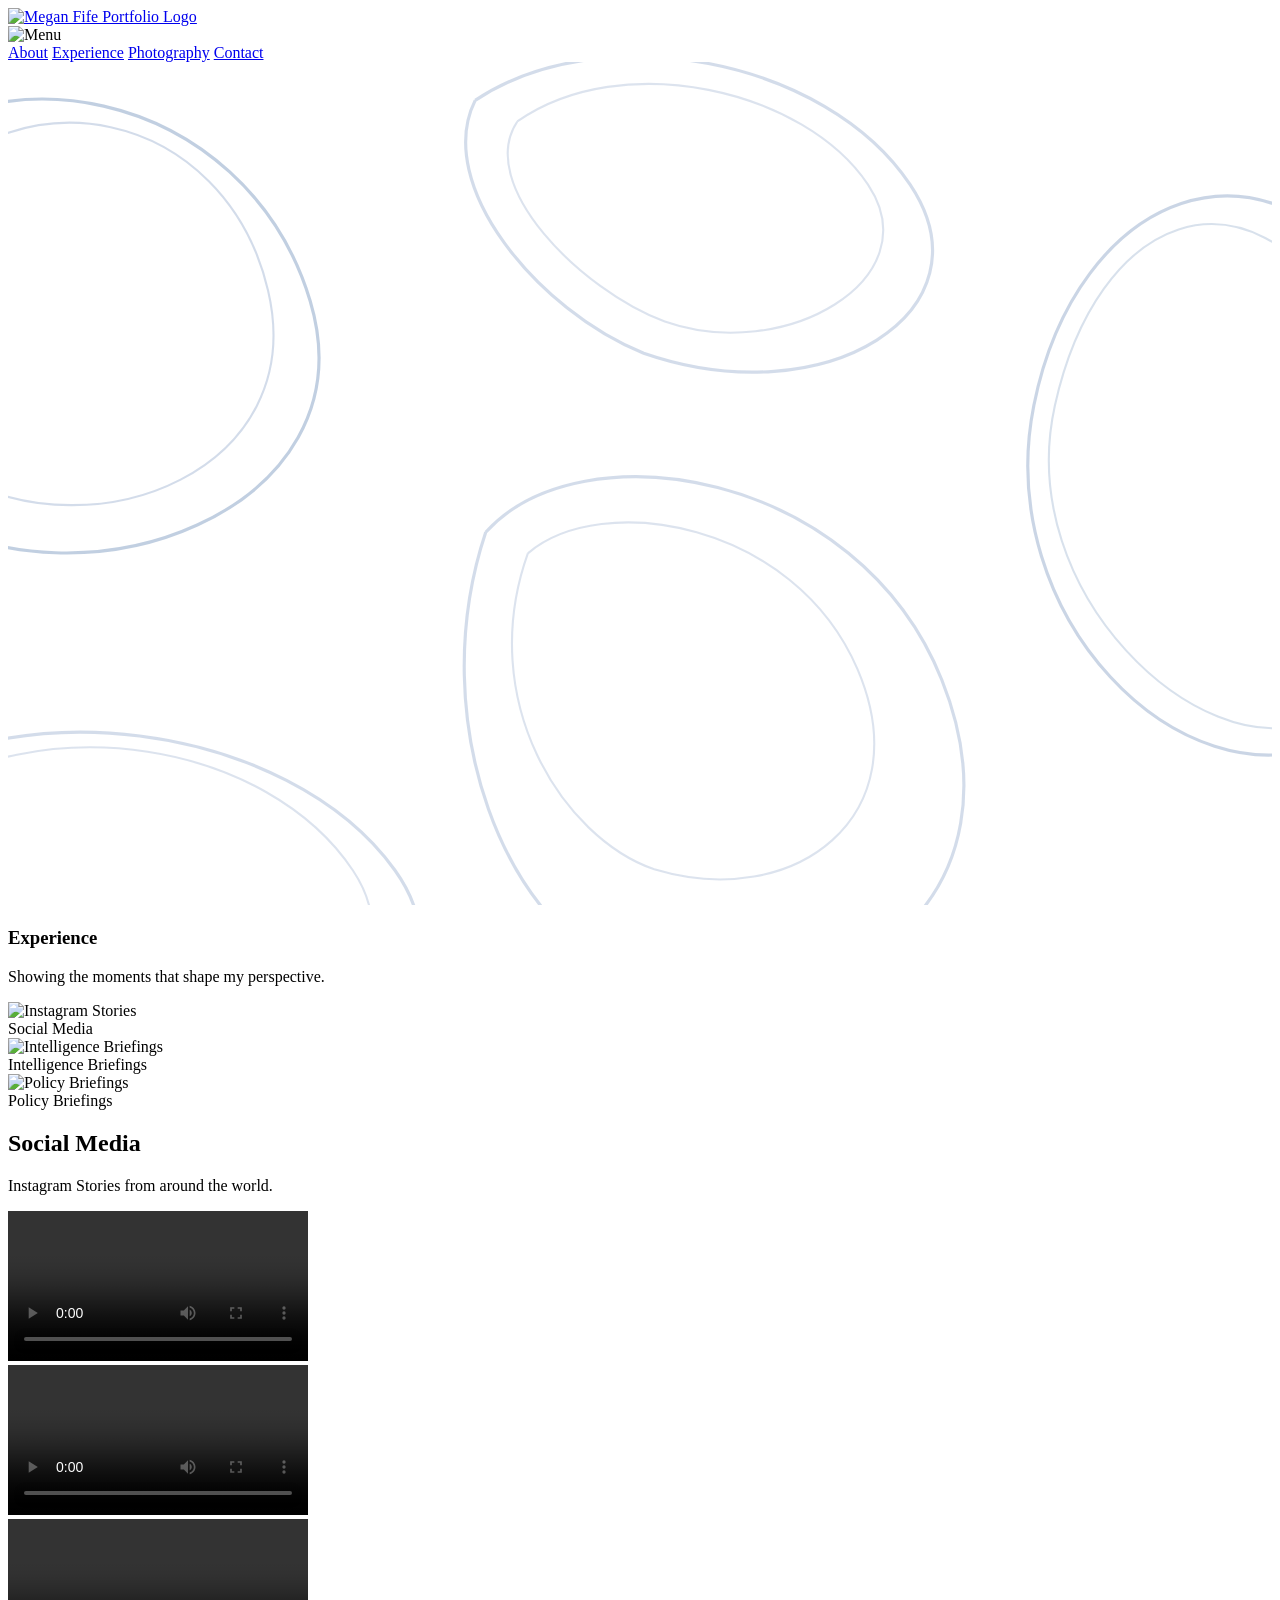
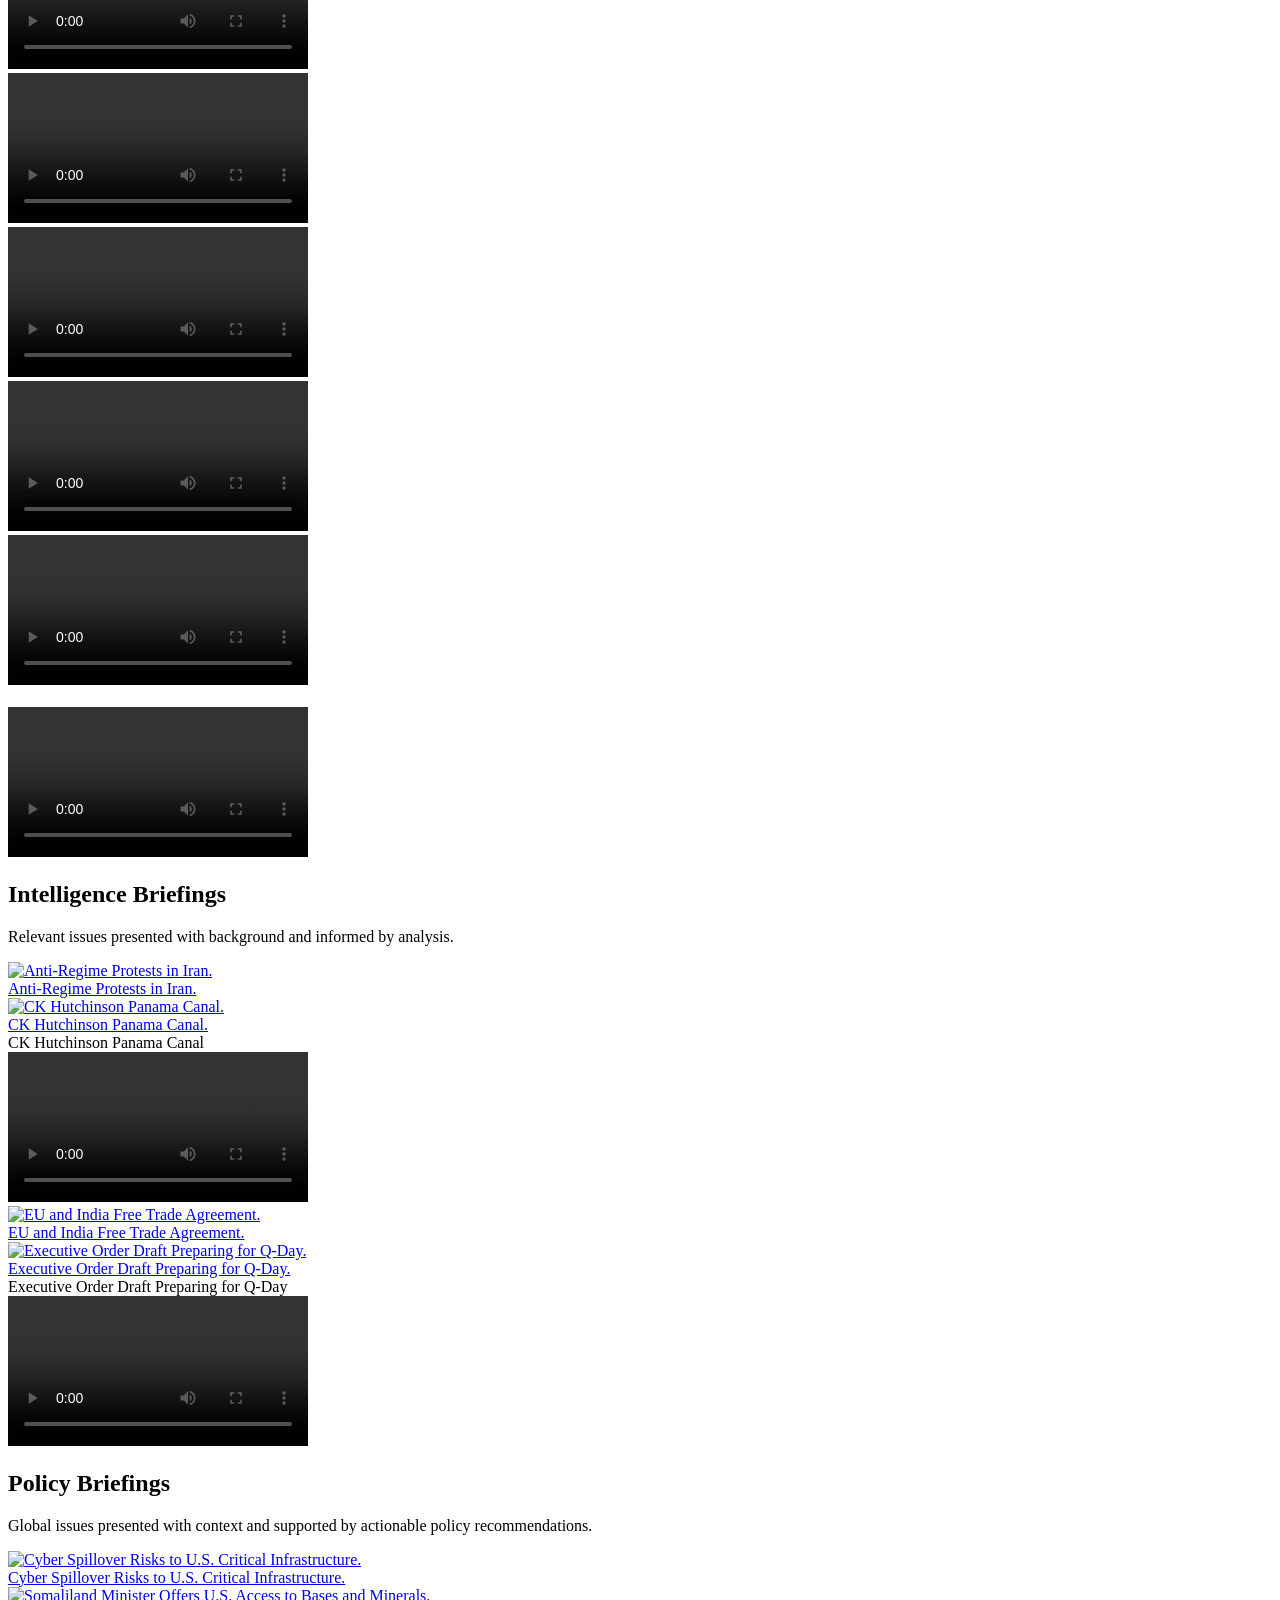
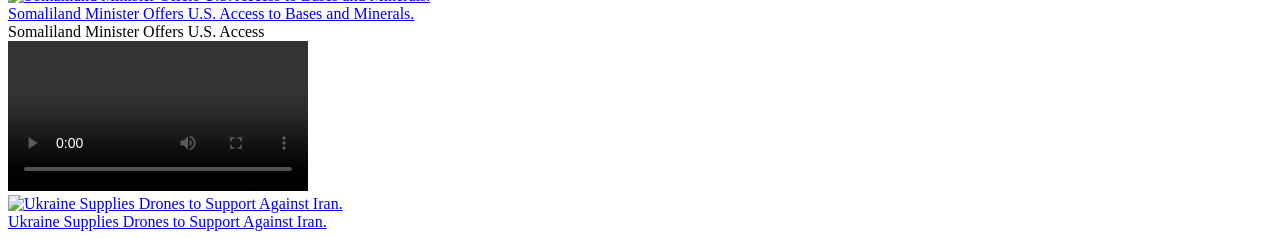
==== experience.html @ b739f754 "Add files via upload" ====
<!doctype html>
<html lang="en">
<head>
  <meta charset="utf-8" />
  <title>Experience | Megan Fife</title>
  <meta name="viewport" content="width=device-width, initial-scale=1.0" />

  <!-- Your homepage CSS -->
  <link rel="stylesheet" href="css/experience-style.css" />
</head>

<body>

	
<!-- FIXED HEADER -->
<header class="site-header">

  <!-- LOGO (LEFT) -->
  <div class="site-logo">
    <a href="index.html">
      <img src="images/Portfolio Icon.png" width="181" height="66" alt="Megan Fife Portfolio Logo">
    </a>
  </div>

  <!-- BURGER MENU (RIGHT) -->
  <div class="burger-menu" id="burgerMenu">
    <img src="images/Portfolio Burger Menu.png" width="40" height="40" alt="Menu">
  </div>

  <!-- SLIDE-OUT NAVIGATION -->
  <nav class="mobile-nav" id="mobileNav">
    <a href="index.html#about">About</a>
    <a href="experience.html">Experience</a>
    <a href="photography-gallery.html">Photography</a>
    <a href="index.html#contact">Contact</a>
  </nav>

</header>

	
	
<!-- HERO SECTION -->
<section class="hero" id="top">

      <div class="hero-bg-lines">
  <svg class="hero-bg-svg" viewBox="0 0 1200 800" preserveAspectRatio="xMidYMid slice">

    <!-- SHAPE 1 — top-left outer -->
    <path fill="none" stroke="#4F76AA" stroke-width="3" stroke-opacity="0.35">
      <animate attributeName="d" dur="16s" repeatCount="indefinite"
        values="
          M-150 120 C-20 -40 220 20 280 220 C340 420 60 520 -80 420 C-200 340 -260 220 -150 120;
          M-180 140 C-40 -20 240 40 300 240 C360 440 80 540 -100 440 C-220 360 -280 240 -180 140;
          M-130 80 C10 -80 260 0 320 210 C380 420 100 540 -60 430 C-180 350 -240 200 -130 80;
          M-150 120 C-20 -40 220 20 280 220 C340 420 60 520 -80 420 C-200 340 -260 220 -150 120
        " />
    </path>
	  
    <!-- SHAPE 1 — inner ring -->
    <path fill="none" stroke="#4F76AA" stroke-width="2" stroke-opacity="0.25">
      <animate attributeName="d" dur="16s" repeatCount="indefinite"
        values="
          M-100 140 C10 -10 200 40 240 210 C280 380 80 460 -40 390 C-140 330 -190 230 -100 140;
          M-120 160 C0 10 220 60 260 230 C300 400 90 480 -60 400 C-160 340 -210 240 -120 160;
          M-90 110 C30 -20 210 30 250 220 C290 410 100 490 -30 410 C-130 350 -180 250 -90 110;
          M-100 140 C10 -10 200 40 240 210 C280 380 80 460 -40 390 C-140 330 -190 230 -100 140
        " />
    </path>

    <!-- SHAPE 2 — right side outer -->
    <path fill="none" stroke="#4F76AA" stroke-width="3" stroke-opacity="0.3">
      <animate attributeName="d" dur="18s" repeatCount="indefinite"
        values="
          M1320 220 C1200 40 1020 120 980 320 C940 520 1120 700 1260 640 C1380 580 1440 380 1320 220;
          M1300 260 C1180 60 1000 140 960 340 C920 540 1100 720 1240 660 C1360 600 1420 400 1300 260;
          M1340 200 C1220 20 1040 100 1000 310 C960 520 1140 700 1280 620 C1400 560 1460 360 1340 200;
          M1320 220 C1200 40 1020 120 980 320 C940 520 1120 700 1260 640 C1380 580 1440 380 1320 220
        " />
    </path>
    <!-- SHAPE 2 — inner ring -->
    <path fill="none" stroke="#4F76AA" stroke-width="2" stroke-opacity="0.22">
      <animate attributeName="d" dur="18s" repeatCount="indefinite"
        values="
          M1280 240 C1180 80 1040 140 1000 320 C960 500 1140 660 1240 620 C1340 580 1400 420 1280 240;
          M1260 270 C1160 100 1020 160 980 340 C940 520 1120 680 1220 640 C1320 600 1380 430 1260 270;
          M1300 220 C1200 60 1060 130 1020 310 C980 490 1160 650 1260 610 C1360 570 1420 410 1300 220;
          M1280 240 C1180 80 1040 140 1000 320 C960 500 1140 660 1240 620 C1340 580 1400 420 1280 240
        " />
    </path>

    <!-- SHAPE 3 — bottom-left outer -->
    <path fill="none" stroke="#4F76AA" stroke-width="3" stroke-opacity="0.25" transform="translate(0, -60)">
      <animate attributeName="d" dur="15s" repeatCount="indefinite"
        values="
          M-140 760 C0 640 260 680 360 820 C460 960 220 1080 20 1000 C-120 930 -200 840 -140 760;
          M-160 780 C-20 660 280 700 380 840 C480 980 230 1100 0 1020 C-140 950 -220 860 -160 780;
          M-120 720 C20 600 280 640 380 800 C480 960 240 1080 40 980 C-100 910 -180 830 -120 720;
          M-140 760 C0 640 260 680 360 820 C460 960 220 1080 20 1000 C-120 930 -200 840 -140 760
        " />
    </path>
    <!-- SHAPE 3 — inner ring -->
    <path fill="none" stroke="#4F76AA" stroke-width="2" stroke-opacity="0.2" transform="translate(0, -60)">
      <animate attributeName="d" dur="15s" repeatCount="indefinite"
        values="
          M-100 760 C40 660 240 700 320 820 C400 940 200 1040 40 980 C-60 930 -140 840 -100 760;
          M-120 780 C20 680 260 720 340 840 C420 960 210 1060 20 1000 C-80 950 -160 860 -120 780;
          M-80 730 C60 630 260 670 340 800 C420 930 210 1030 60 970 C-40 920 -120 840 -80 730;
          M-100 760 C40 660 240 700 320 820 C400 940 200 1040 40 980 C-60 930 -140 840 -100 760
        " />
    </path>

	<!-- SHAPE 5 — outer (bigger + more oval + smooth) -->
	<path fill="none" stroke="#4F76AA" stroke-width="3" stroke-opacity="0.25" transform="translate(100, 420)">
	  <animate attributeName="d" dur="17s" repeatCount="indefinite"
		values="
		  M360 20 C450 -80 700 -40 780 160 C860 360 700 500 500 440 C380 400 300 200 360 20;
		  M340 40 C430 -60 720 -20 800 180 C880 380 720 520 480 460 C360 420 280 220 340 40;
		  M380 0 C470 -100 680 -60 760 140 C840 340 680 480 520 420 C400 380 320 180 380 0;
		  M360 20 C450 -80 700 -40 780 160 C860 360 700 500 500 440 C380 400 300 200 360 20
		" />
	</path>

	<!-- SHAPE 5 — inner ring (bigger + more oval + smooth) -->
	<path fill="none" stroke="#4F76AA" stroke-width="2" stroke-opacity="0.2" transform="translate(100, 420)">
	  <animate attributeName="d" dur="17s" repeatCount="indefinite"
		values="
		  M400 40 C470 -20 640 10 700 150 C760 290 640 380 520 340 C430 310 350 180 400 40;
		  M380 60 C450 0 660 30 720 170 C780 310 660 400 500 360 C420 330 330 200 380 60;
		  M420 20 C490 -40 620 -10 680 130 C740 270 620 360 540 330 C450 300 360 160 420 20;
		  M400 40 C470 -20 640 10 700 150 C760 290 640 380 520 340 C430 310 350 180 400 40
		" />
	</path>



	<!-- SHAPE 6 — top overlay outer -->
		<path fill="none" stroke="#4F76AA" stroke-width="3" stroke-opacity="0.25" transform="translate(150, 70)">
			<animate attributeName="d" dur="17s" repeatCount="indefinite"
		values="
		  M300 -40 C420 -120 620 -80 700 40 C780 160 620 260 460 200 C360 160 260 40 300 -40;
		  M280 -20 C400 -100 640 -60 720 60 C800 180 640 280 440 220 C340 180 240 60 280 -20;
		  M320 -60 C440 -140 600 -100 680 20 C760 140 600 240 480 180 C380 140 280 20 320 -60;
		  M300 -40 C420 -120 620 -80 700 40 C780 160 620 260 460 200 C360 160 260 40 300 -40
		" />
		</path>

	<!-- SHAPE 6 — inner ring -->
		<path fill="none" stroke="#4F76AA" stroke-width="2" stroke-opacity="0.2" transform="translate(150, 70)">
			<animate attributeName="d" dur="17s" repeatCount="indefinite"
		values="
		  M340 -20 C440 -90 600 -50 660 40 C720 130 580 210 480 170 C400 140 300 40 340 -20;
		  M320 0 C420 -70 620 -30 680 60 C740 150 600 230 460 190 C380 160 280 60 320 0;
		  M360 -40 C460 -110 580 -70 640 20 C700 110 560 190 500 160 C420 130 320 20 360 -40;
		  M340 -20 C440 -90 600 -50 660 40 C720 130 580 210 480 170 C400 140 300 40 340 -20
		" />
		</path>
	  
  </svg>
</div>

<section class="hero">
  <div class="hero-text">
    <div class="hero-text-inner">
      <h1 class="hero-title">Experience</h1>
      <p class="hero-subtitle">
        Showing the moments that shape my perspective.
      </p>
    </div>
  </div>
</section>


  <!-- CATEGORY PREVIEWS -->
  <section class="category-previews">

    <div class="preview-card" onclick="scrollToSection('instagram')">
      <img src="images/InstagramPrev.jpg" alt="Instagram Stories">
      <div class="preview-label">Social Media</div>
    </div>

    <div class="preview-card" onclick="scrollToSection('intelligence')">
      <img src="images/IntelPrev.png" alt="Intelligence Briefings">
      <div class="preview-label">Intelligence Briefings</div>
    </div>
	  
	<div class="preview-card" onclick="scrollToSection('policy')">
      <img src="images/PolicyPrev.png" alt="Policy Briefings">
      <div class="preview-label">Policy Briefings</div>
    </div>

  </section>

</section>
	
<section class="section section-space gallery-fullscreen starfield-bg" id="gallery">

<!-- SOCIAL MEDIA SECTION -->
<section id="instagram" class="gallery-section">
  <div class="container">
    <h2>Social Media</h2>
    <p>Instagram Stories from around the world.</p>

	<div class="photo-gallery">

		
	  <!-- Spring Flowers -->
	  <div class="gallery-item">
		<video controls preload="metadata">
		  <source src="images/Instagram/SpringFlowers.mp4" type="video/mp4">
		</video>
	  </div>
		
	  <!-- Digital Camera -->
	  <div class="gallery-item">
		<video controls preload="metadata">
		  <source src="images/Instagram/DigitalCamera.mp4" type="video/mp4">
		</video>
	  </div>
		
	  <!-- Cherry Blossoms DC -->
	  <div class="gallery-item">
		<video controls preload="metadata">
		  <source src="images/Instagram/CherryBlossomsDC.mp4" type="video/mp4">
		</video>
	  </div>
		
	  <!-- National Building Museum -->
	  <div class="gallery-item">
		<video controls preload="metadata">
		  <source src="images/Instagram/NationalBuildingMuseum.mp4" type="video/mp4">
		</video>
	  </div>
		
	  <!-- DC Tourist -->
	  <div class="gallery-item">
		<video controls preload="metadata">
		  <source src="images/Instagram/DCTourist.mp4" type="video/mp4">
		</video>
	  </div>
		
	  <!-- Bible Museum -->
	  <div class="gallery-item">
		<video controls preload="metadata">
		  <source src="images/Instagram/BibleMuseum.mp4" type="video/mp4">
		</video>
	  </div>

	  <!-- London Tourist -->
	  <div class="gallery-item">
		<video controls preload="metadata">
		  <source src="images/Instagram/LondonTourist.mp4" type="video/mp4">
		</video>
	  </div>
		
	  <!-- Museum -->
	  <div class="gallery-item">
      	<img src="images/Instagram/Museum.png" alt=""/>
	  </div>

	  <!-- West End -->
	  <div class="gallery-item">
		<video controls preload="metadata">
		  <source src="images/Instagram/WestEnd.mp4" type="video/mp4">
		</video>
	  </div>
	  
	  </div>
	</div>
</section>
	
	
<!-- INTELLIGENCE BRIEFINGS SECTION -->
<section id="intelligence" class="gallery-section">
  <div class="container">
    <h2>Intelligence Briefings</h2>
    <p>Relevant issues presented with background and informed by analysis.</p>

    <div class="photo-gallery">

		
	  <!-- Anti-Regime Protests in Iran -->
      <a href="images/Intel/January26.pdf" target="_blank" class="briefing-link">
		<div class="photo-item">
        <img src="images/Intel/Jan26Screen.png" alt="Anti-Regime Protests in Iran.">
        <div class="caption-overlay">Anti-Regime Protests in Iran.</div>
      </div>
		</a>
		
      <!-- CK Hutchinson Panama Canal -->
	  <a href="images/Intel/February9.pdf" target="_blank" class="briefing-link">
      <div class="photo-item">
        <img src="images/Intel/Feb9Screen.png" alt="CK Hutchinson Panama Canal.">
        <div class="caption-overlay">CK Hutchinson Panama Canal.</div>
      </div>
		</a>		
		
		<div class="experience-video">
			<div class="video-title">CK Hutchinson Panama Canal</div>
			<video controls preload="metadata">
				<source src="images/Intel/CKHutPresent.MP4" type="video/mp4">
			</video>
		</div>
		
      <!-- EU and India Free Trade Agreement -->
	    <a href="images/Intel/February2.pdf" target="_blank" class="briefing-link">
      <div class="photo-item">
        <img src="images/Intel/Feb2Screen.png" alt="EU and India Free Trade Agreement.">
        <div class="caption-overlay">EU and India Free Trade Agreement.</div>
      </div>
		</a>
		
		
	  <!-- Executive Order Draft Preparing for Q-Day -->
	   <a href="images/Intel/March9.pdf" target="_blank" class="briefing-link">
      <div class="photo-item">
        <img src="images/Intel/March9Screen.png" alt="Executive Order Draft Preparing for Q-Day.">
        <div class="caption-overlay">Executive Order Draft Preparing for Q-Day.</div>
      </div>
		</a>
		
	<div class="experience-video">
		<div class="video-title">Executive Order Draft Preparing for Q-Day</div>
	  <video controls preload="metadata">
		<source src="images/Intel/QDayPresent.MP4" type="video/mp4">
		Your browser does not support the video tag.
	  </video>
	</div>	
	
	  
	 </div>
	  
	</div>
</section>
	
	
<!-- POLICY BRIEFINGS SECTION -->
<section id="policy" class="gallery-section">
  <div class="container">
    <h2>Policy Briefings</h2>
    <p>Global issues presented with context and supported by actionable policy recommendations.</p>

    <div class="photo-gallery">

	  <!-- Cyber Spillover Risks to U.S. Critical Infrastructure -->
		<a href="images/Policy/PolicyMarch23.pdf" target="_blank" class="briefing-link">
      <div class="photo-item">
        <img src="images/Policy/March2Screen.png" alt="Cyber Spillover Risks to U.S. Critical Infrastructure.">
        <div class="caption-overlay">Cyber Spillover Risks to U.S. Critical Infrastructure.</div>
      </div>
		</a>
		
      <!-- Somaliland Minister Offers U.S. Access to Bases and Minerals -->
		<a href="images/Policy/PolicyMarch2.pdf" target="_blank" class="briefing-link">
      <div class="photo-item">
        <img src="images/Policy/March16Screen.png" alt="Somaliland Minister Offers U.S. Access to Bases and Minerals.">
        <div class="caption-overlay">Somaliland Minister Offers U.S. Access to Bases and Minerals.</div>
      </div>
		</a>
		
		<div class="experience-video">
	  <div class="video-title">Somaliland Minister Offers U.S. Access</div>
	  <video controls preload="metadata">
		<source src="images/Policy/SomalilandPresent.MP4" type="video/mp4">
		Your browser does not support the video tag.
	  </video>
	</div>
		
	  <!-- Ukraine Supplies Drones to Support Against Iran -->
	   <a href="images/Policy/PolicyMarch16.pdf" target="_blank" class="briefing-link">
      <div class="photo-item">
        <img src="images/Policy/March23Screen.png" alt="Ukraine Supplies Drones to Support Against Iran.">
        <div class="caption-overlay">Ukraine Supplies Drones to Support Against Iran.</div>
      </div>
	    </a>
		
		
		
    </div>
	</div>
</section>

</section>
	
<!-- Your homepage JS -->
  <script src="js/exscripts.js"></script>
	
</body>
	
</html>
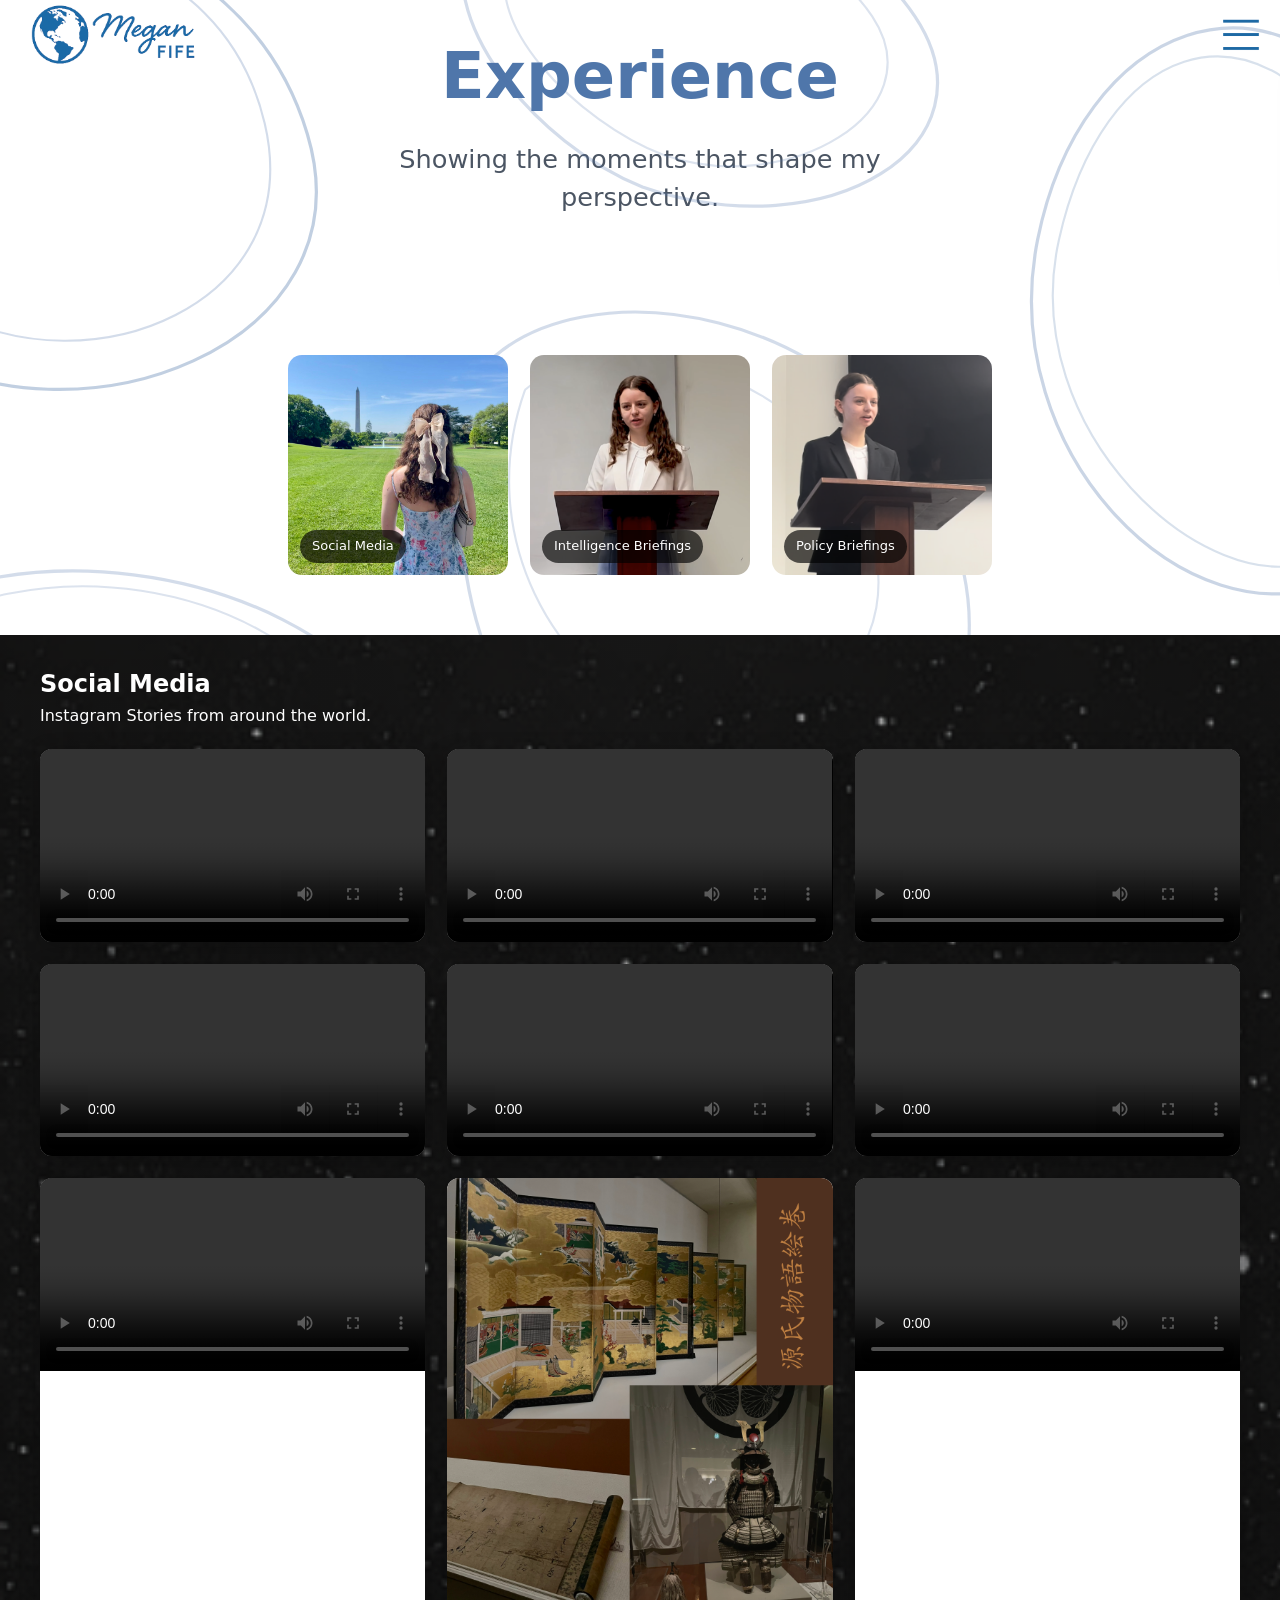
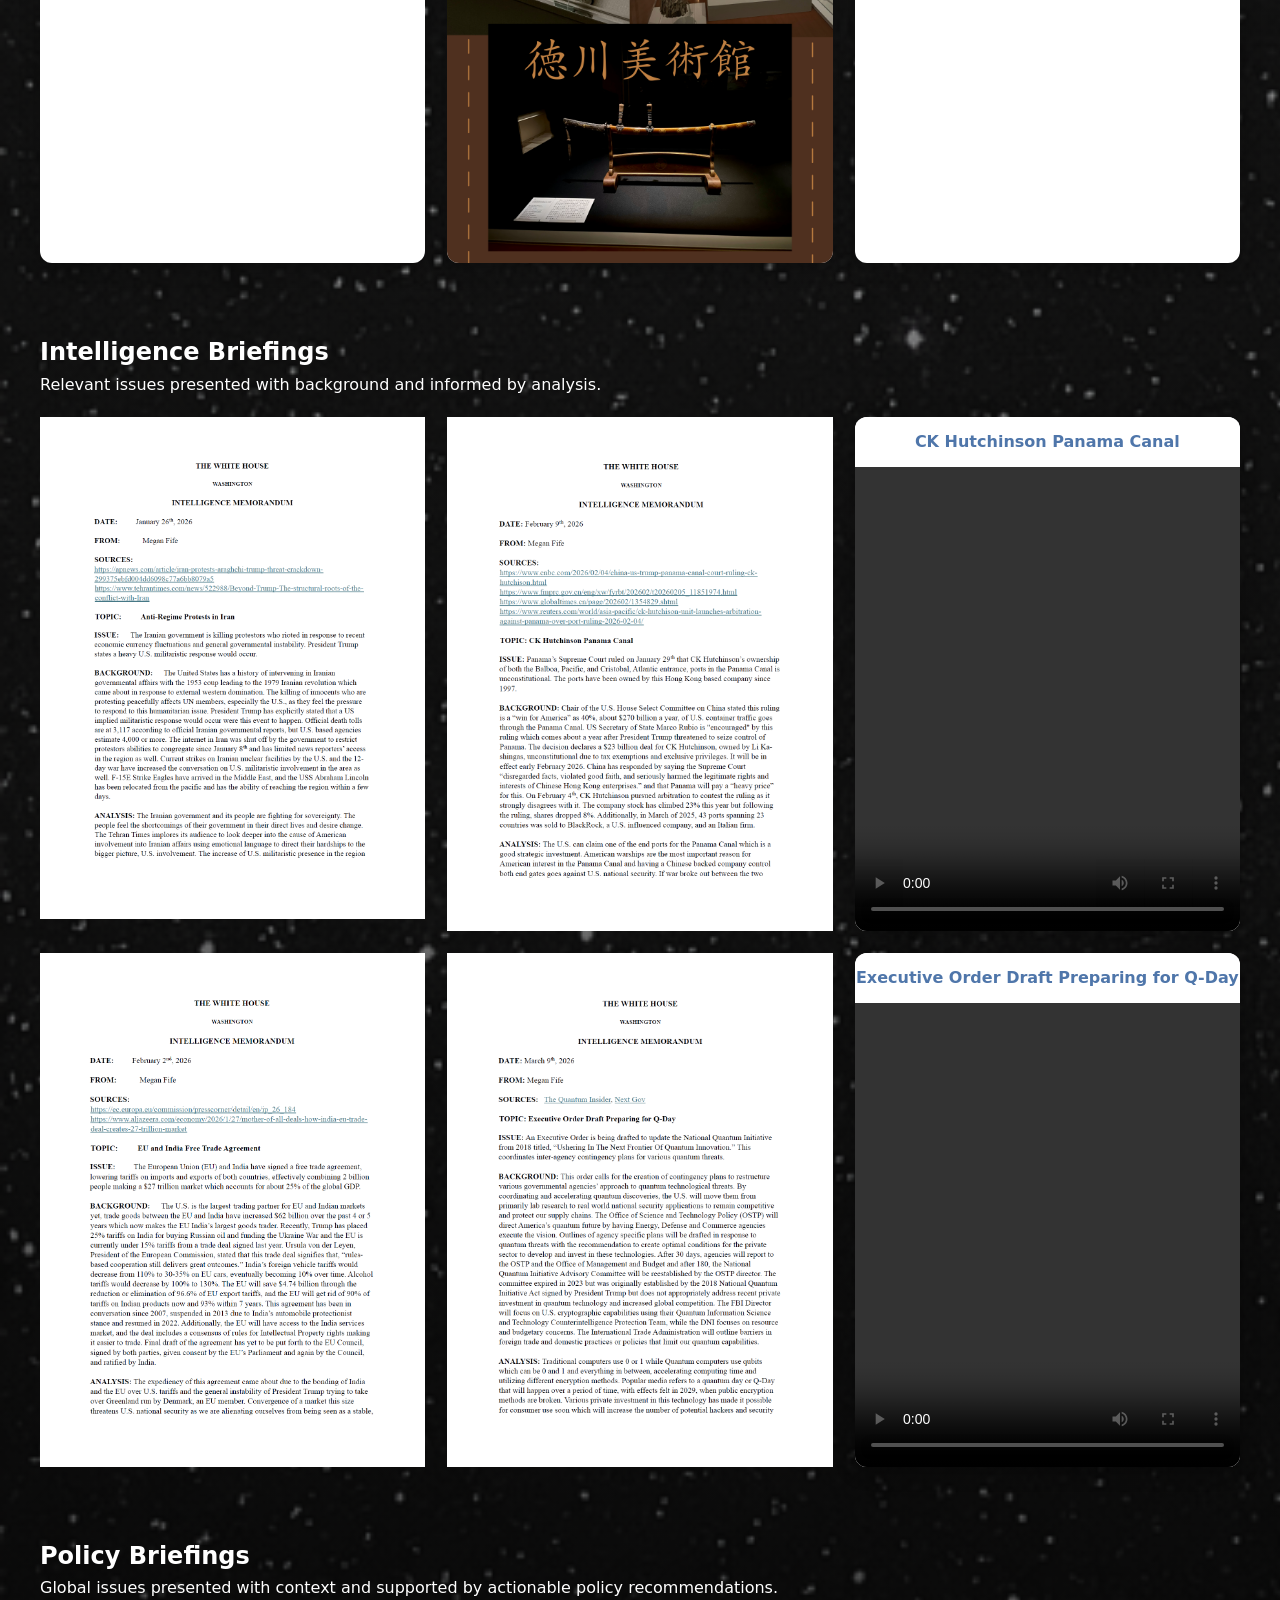
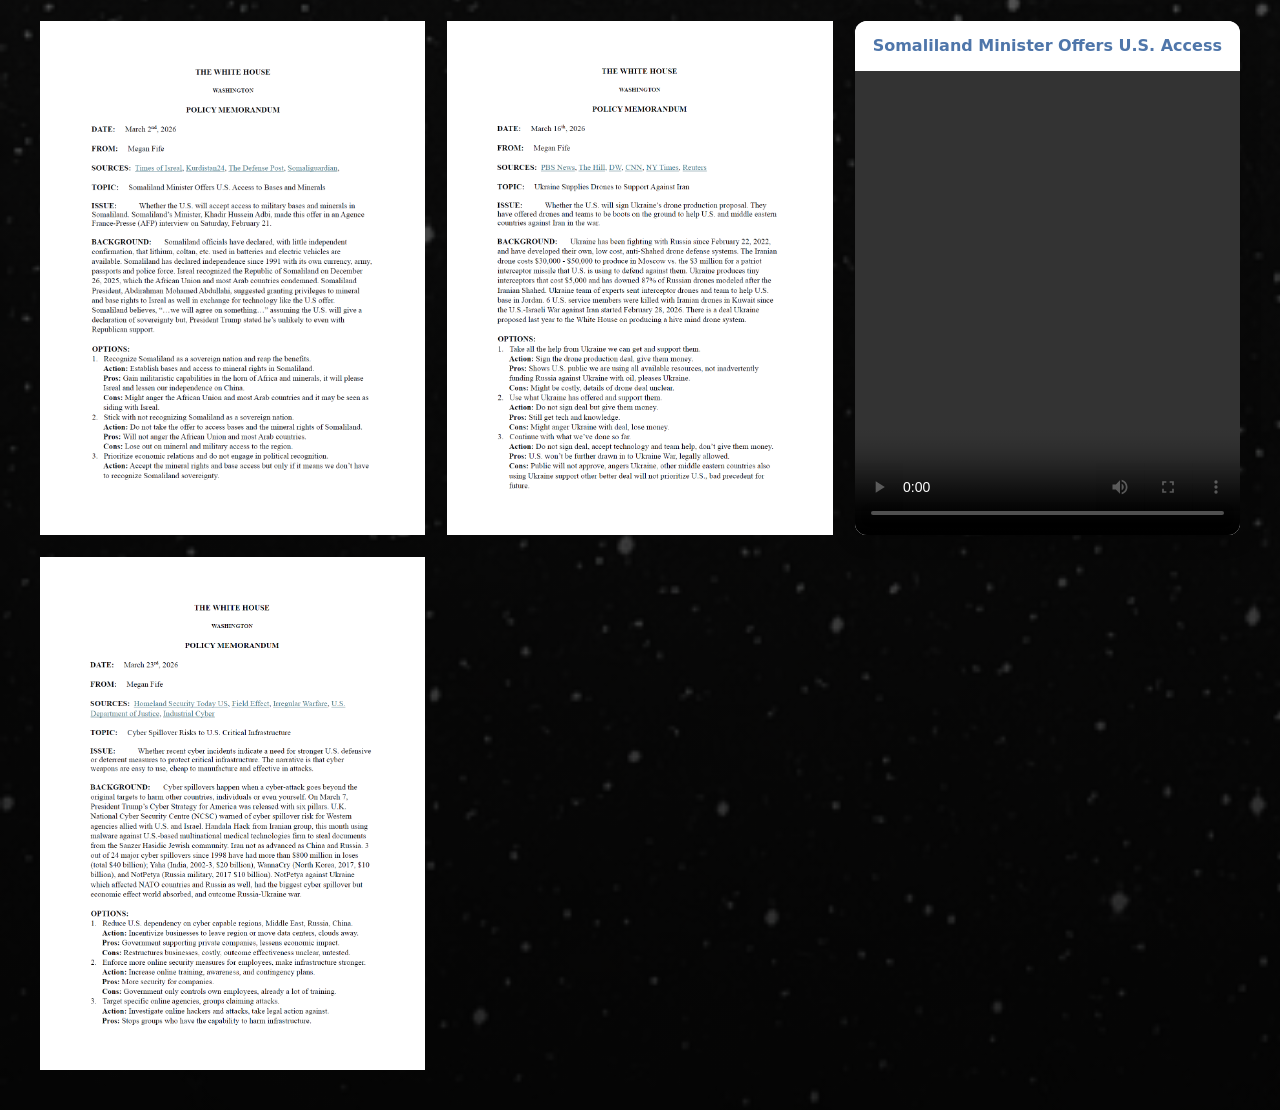
==== commit c677fb90: "Add files via upload" ====
--- a/experience.html
+++ b/experience.html
@@ -297,7 +297,7 @@
 		<div class="experience-video">
 			<div class="video-title">CK Hutchinson Panama Canal</div>
 			<video controls preload="metadata">
-				<source src="images/Intel/CKHutPresent.MP4" type="video/mp4">
+				<source src="images/Intel/CKHutPresent.mp4" type="video/mp4">
 			</video>
 		</div>
 		
@@ -321,7 +321,7 @@
 	<div class="experience-video">
 		<div class="video-title">Executive Order Draft Preparing for Q-Day</div>
 	  <video controls preload="metadata">
-		<source src="images/Intel/QDayPresent.MP4" type="video/mp4">
+		<source src="images/Intel/QDayPresent.mp4" type="video/mp4">
 		Your browser does not support the video tag.
 	  </video>
 	</div>	
@@ -360,7 +360,7 @@
 		<div class="experience-video">
 	  <div class="video-title">Somaliland Minister Offers U.S. Access</div>
 	  <video controls preload="metadata">
-		<source src="images/Policy/SomalilandPresent.MP4" type="video/mp4">
+		<source src="images/Policy/SomalilandPresent.mp4" type="video/mp4">
 		Your browser does not support the video tag.
 	  </video>
 	</div>
--- a/css/experience-style.css
+++ b/css/experience-style.css
@@ -0,0 +1,538 @@
+@charset "utf-8";
+/* CSS Document */
+
+/* --------------------------------------------------
+   GLOBAL VARIABLES
+-------------------------------------------------- */
+:root {
+  --primary: #4f76aa;
+  --bg-dark: #020617;
+  --text-light: #ffffff;
+  --text-dark: #111827;
+}
+
+/* --------------------------------------------------
+   RESET + BASE
+-------------------------------------------------- */
+*,
+*::before,
+*::after {
+  margin: 0;
+  padding: 0;
+  box-sizing: border-box;
+}
+
+body {
+  font-family: system-ui, -apple-system, BlinkMacSystemFont, "Segoe UI",
+    sans-serif;
+  background: #ffffff;
+  color: var(--text-dark);
+  line-height: 1.6;
+  overflow-x: hidden;
+}
+
+img {
+    display: block;
+    max-width: 100%;
+}
+
+/*Global / Desktop View*/
+header {
+  position: relative;
+  z-index: 2; /* makes header sit above the background overlay */
+}
+
+/* FIXED HEADER LAYOUT */
+.site-header {
+  position: fixed;
+  top: 0;
+  left: 0;
+  width: 100%;
+  height: 70px;
+  z-index: 9999;
+  display: flex;
+  align-items: center;
+  justify-content: space-between; /* logo left, burger right */
+  padding: 0 1.5rem;
+  pointer-events: auto;
+  background: transparent;
+}
+
+/* LOGO — ALWAYS LEFT */
+.site-logo {
+  pointer-events: auto;
+}
+
+.site-logo img {
+  height: 70px;
+  width: auto;
+}
+
+/* BURGER MENU — ALWAYS RIGHT */
+.burger-menu {
+  width: 40px;
+  height: 40px;
+  cursor: pointer;
+  pointer-events: auto;
+  display: flex;
+  align-items: center;
+  justify-content: center; /* centers the burger icon */
+}
+
+
+.burger-menu img {
+  width: 40px;
+  height: 40px;
+}
+
+
+/* SLIDE-OUT NAVIGATION — right side, minimal white space */
+.mobile-nav {
+  position: fixed;
+  top: 70px;
+  right: -180px;     /* hide off-screen to the right */
+  left: auto;        /* remove left anchor */
+
+  width: 160px;      /* smaller width = less white space */
+  height: auto;
+
+  background: #ffffff;
+  box-shadow: -4px 0 20px rgba(0,0,0,0.15);
+
+  padding: 20px 24px; /* reduced padding */
+  border-radius: 12px 12px 12px 12px;
+
+  display: flex;
+  flex-direction: column;
+  gap: 1.2rem;
+
+  transition: right 0.35s ease;
+  z-index: 9998;
+}
+
+/* When menu is open */
+.mobile-nav.open {
+  	right: 0;
+	left: auto;
+}
+
+.mobile-nav.close {
+  right: -180px;   /* hide off-screen to the right */
+  left: auto;
+}
+
+.mobile-nav a {
+  text-decoration: none;
+  color: var(--primary);
+  font-size: 1.2rem;
+  font-weight: 600;
+}
+
+
+header   {
+    background-color: rgba(255,255,255,0.73);
+    margin-left: 5px;
+    margin-right: 5px;
+    padding-left: 5px;
+    padding-right: 5px;
+    padding-top: 5px;
+    padding-bottom: 5px;
+    text-decoration: none;
+}
+
+.container {
+    max-width: 1200px;
+    margin-left: auto;
+    margin-right: auto;
+    text-decoration: none;
+    color: #ffffff;
+	padding-top: 30px;
+	padding-bottom: 20px;
+	min-height: 35vh;
+}
+
+.container header nav {
+    float: right;
+}
+
+.mobile-view  {
+    display: none;
+}
+
+.desktop-view ul li {
+    list-style-type: none;
+    display: inline-block;
+    padding-top: 15px;
+    padding-left: 20px;
+    padding-right: 20px;
+    padding-bottom: 15px;
+    margin-left: 26px;
+    margin-right: 10px;
+}
+
+.desktop-view ul li a {
+    text-decoration: none;
+    color: #1D69A4;
+    font-family: Cambria, "Hoefler Text", "Liberation Serif", Times, "Times New Roman", serif;
+}
+
+.desktop-view {
+    margin-top: -6px;
+    text-decoration: none;
+}
+
+.btn-white {
+    background-color: rgba(255,255,255,0.37);
+    text-decoration: none;
+}
+
+.btn-blue {
+    background-color: rgba(79,118,170,0.33);
+    text-decoration: none;
+}
+
+
+/* --------------------------------------------------
+   HERO SECTION
+-------------------------------------------------- */
+.hero {
+  position: relative;
+  transform-origin: center top;
+  will-change: transform, opacity;
+  min-height: 35vh;
+  background: #ffffff;
+  overflow: hidden;
+}
+
+/* Moving organic blob background */
+.hero-bg-lines {
+  position: absolute;
+  inset: 0;
+  z-index: 1;
+  pointer-events: none;
+  overflow: hidden;
+}
+
+.hero-bg-svg {
+  width: 100%;
+  height: 100%;
+}
+
+@keyframes blobMorph {
+  0% {
+    transform: scale(1) translateY(0);
+    filter: hue-rotate(0deg) blur(1px);
+  }
+  50% {
+    transform: scale(1.05) translateY(-10px);
+    filter: hue-rotate(20deg) blur(2px);
+  }
+  100% {
+    transform: scale(1.1) translateY(10px);
+    filter: hue-rotate(-20deg) blur(1px);
+  }
+}
+
+
+/* Remove flexbox so items can be absolutely positioned */
+.hero-content {
+  position: relative;
+  width: 100%;
+  height: 50vh;
+  z-index: 2;
+}
+
+/* FLOATING CENTERED TEXT */
+.hero-text {
+  position: absolute;
+  top: 8%;
+  left: 50%;
+  transform: translateX(-50%);
+  width: auto;           /* no full-width stretching */
+  z-index: 3;
+  text-align: center;
+}
+
+/* This wrapper sizes itself to the title width */
+.hero-text-inner {
+  display: inline-block; /* shrink-wraps to title width */
+  text-align: center;
+}
+
+/* TITLE — stays on one line */
+.hero-title {
+  font-size: clamp(3rem, 5vw, 4rem);
+  color: var(--primary);
+  margin-bottom: 0.75rem;
+  white-space: nowrap;
+}
+
+/* SUBTITLE — now truly centered under the title */
+.hero-subtitle {
+  font-size: clamp(1.25rem, 2vw, 1.75rem);
+  color: #4b5563;
+  margin-bottom: 3rem;
+  line-height: 1.5;
+}
+
+
+
+/* ----------------------------------------------------------
+   CATEGORY PREVIEW CARDS
+---------------------------------------------------------- */
+.category-previews {
+  display: flex;
+  justify-content: center;
+  gap: 22px;
+  margin: 40px auto 60px;
+  flex-wrap: wrap;
+  position: relative;
+  z-index: 2; /* ensures previews sit above background */
+}
+
+.preview-card {
+  width: 220px;
+  height: 220px;
+  position: relative;
+  cursor: pointer;
+  border-radius: 14px;
+  overflow: hidden;
+  transition: transform 0.3s ease;
+}
+
+.preview-card img {
+  width: 100%;
+  height: 100%;
+  object-fit: cover;
+  display: block;
+}
+
+.preview-card:hover {
+  transform: translateY(-6px);
+}
+
+.preview-label {
+  position: absolute;
+  bottom: 12px;
+  left: 12px;
+  background: rgba(0,0,0,0.65);
+  color: #fff;
+  padding: 6px 12px;
+  border-radius: 999px;
+  font-size: 13px;
+}
+
+
+/* ----------------------------------------------------------
+   INTRO SECTION (TEXT ONLY — NO BACKGROUND HERE)
+---------------------------------------------------------- */
+.intro {
+  text-align: center;
+  display: flex; /* FIXED: was 'css-display' */
+  justify-content: center;
+  align-items: center;
+  flex-direction: column;
+  padding: 80px 0;
+  position: relative;
+  z-index: 2; /* keeps text above background */
+}
+
+.intro-container {
+  max-width: 700px;
+  margin: 0 auto;
+  color: white;
+  padding-top: 500px;
+  padding-bottom: 80px;
+}
+
+
+/* ----------------------------------------------------------
+   PHOTO GALLERY GRID
+---------------------------------------------------------- */
+.photo-gallery {
+    display: grid;
+    grid-template-columns: repeat(auto-fit, minmax(300px, 1fr));
+    gap: 22px;
+    padding: 20px 0;
+}
+
+.photo-item {
+    position: relative;
+    cursor: pointer;
+}
+
+.photo-item.wide {
+    grid-column: span 2;
+    max-width: 600px;
+    justify-self: center;
+}
+
+.photo-item img {
+    width: 100%;
+    height: auto;
+    display: block;
+    object-fit: cover;
+    transition: transform 0.3s ease;
+}
+
+.photo-item:hover img {
+    transform: scale(1.03);
+}
+
+.caption-overlay {
+    position: absolute;
+    bottom: 0;
+    left: 0;
+    right: 0;
+    background: rgba(40, 40, 40, 0.65);
+    color: white;
+    padding: 12px;
+    text-align: center;
+    opacity: 0;
+    transition: opacity 0.3s ease;
+    font-size: 16px;
+}
+
+.photo-item:hover .caption-overlay {
+    opacity: 1;
+}
+
+
+.gallery-item {
+    display: flex;
+    flex-direction: column;
+    background: #fff;
+    border-radius: 12px;
+    box-shadow: 0 4px 20px rgba(0,0,0,0.25);
+    overflow: hidden;
+}
+
+.gallery-item video {
+    width: 100%;
+    height: auto;
+    object-fit: contain; /* show full video */
+    background: #000;    /* clean letterbox */
+}
+
+.video-title {
+    font-size: 1rem;
+    font-weight: 600;
+    padding: 10px;
+    text-align: center;
+    color: #4F76AA;
+}
+
+
+
+
+/* --------------------------------------------------
+   DEEP SPACE BACKGROUND
+-------------------------------------------------- */
+
+/* Full-section starfield background */
+.starfield-bg {
+  position: relative;
+  overflow: hidden;
+}
+
+/* Animated starfield layer */
+.starfield-bg::before {
+  content: "";
+  position: absolute;
+  inset: 0;
+  background-image: url("images/starfield-wide.png");
+  background-repeat: repeat-x;
+  background-size: auto 100%;
+  animation: starPan 600s linear infinite;
+  opacity: 0.9;
+  z-index: 0;
+}
+
+/* Smooth infinite sideways pan */
+@keyframes starPan {
+  from {
+    background-position-x: 0;
+  }
+  to {
+    background-position-x: -100%;
+  }
+}
+
+/* Dark overlay for readability */
+.starfield-bg::after {
+  content: "";
+  position: absolute;
+  inset: 0;
+  background: radial-gradient(circle at top, rgba(0,0,0,0.3), rgba(0,0,0,0.85));
+  z-index: 1;
+}
+
+/* Content above background */
+.starfield-bg > * {
+  position: relative;
+  z-index: 2;
+}
+
+
+/* ----------------------------------------------------------
+   FADE-IN ANIMATION FOR BACKGROUND
+---------------------------------------------------------- */
+@keyframes introFade {
+  to {
+    opacity: 1;
+    transform: scale(1);
+  }
+}
+
+
+
+
+
+/* ----------------------------------------------------------
+   BREIFING VIDEOS
+---------------------------------------------------------- */
+
+.experience-video {
+    max-width: 800px;
+    margin: 0px auto;
+    text-align: center;
+
+    /* 3:4 document-style box */
+    aspect-ratio: 3 / 4;
+    background: #fff;
+    border-radius: 12px;
+    box-shadow: 0 4px 20px rgba(0,0,0,0.25);
+    overflow: hidden;
+
+    display: flex;
+    flex-direction: column;
+}
+
+
+.video-title {
+    font-size: 1rem;
+    font-weight: 600;
+    padding: 12px 0;
+    width: 100%;
+    text-align: center;
+    background: #fff;
+
+	    /* your brand color */
+    color: #4F76AA;
+	
+    /* FIX: reserve space so video doesn't push it */
+    flex: 0 0 50px; /* title height */
+}
+
+.experience-video video {
+    width: 100%;
+    height: calc(100% - 50px); /* leave room for controls */
+    object-fit: contain;       /* show full video */
+    background: #fff;          /* clean letterbox background */
+}
+
+
+
+
+
+
